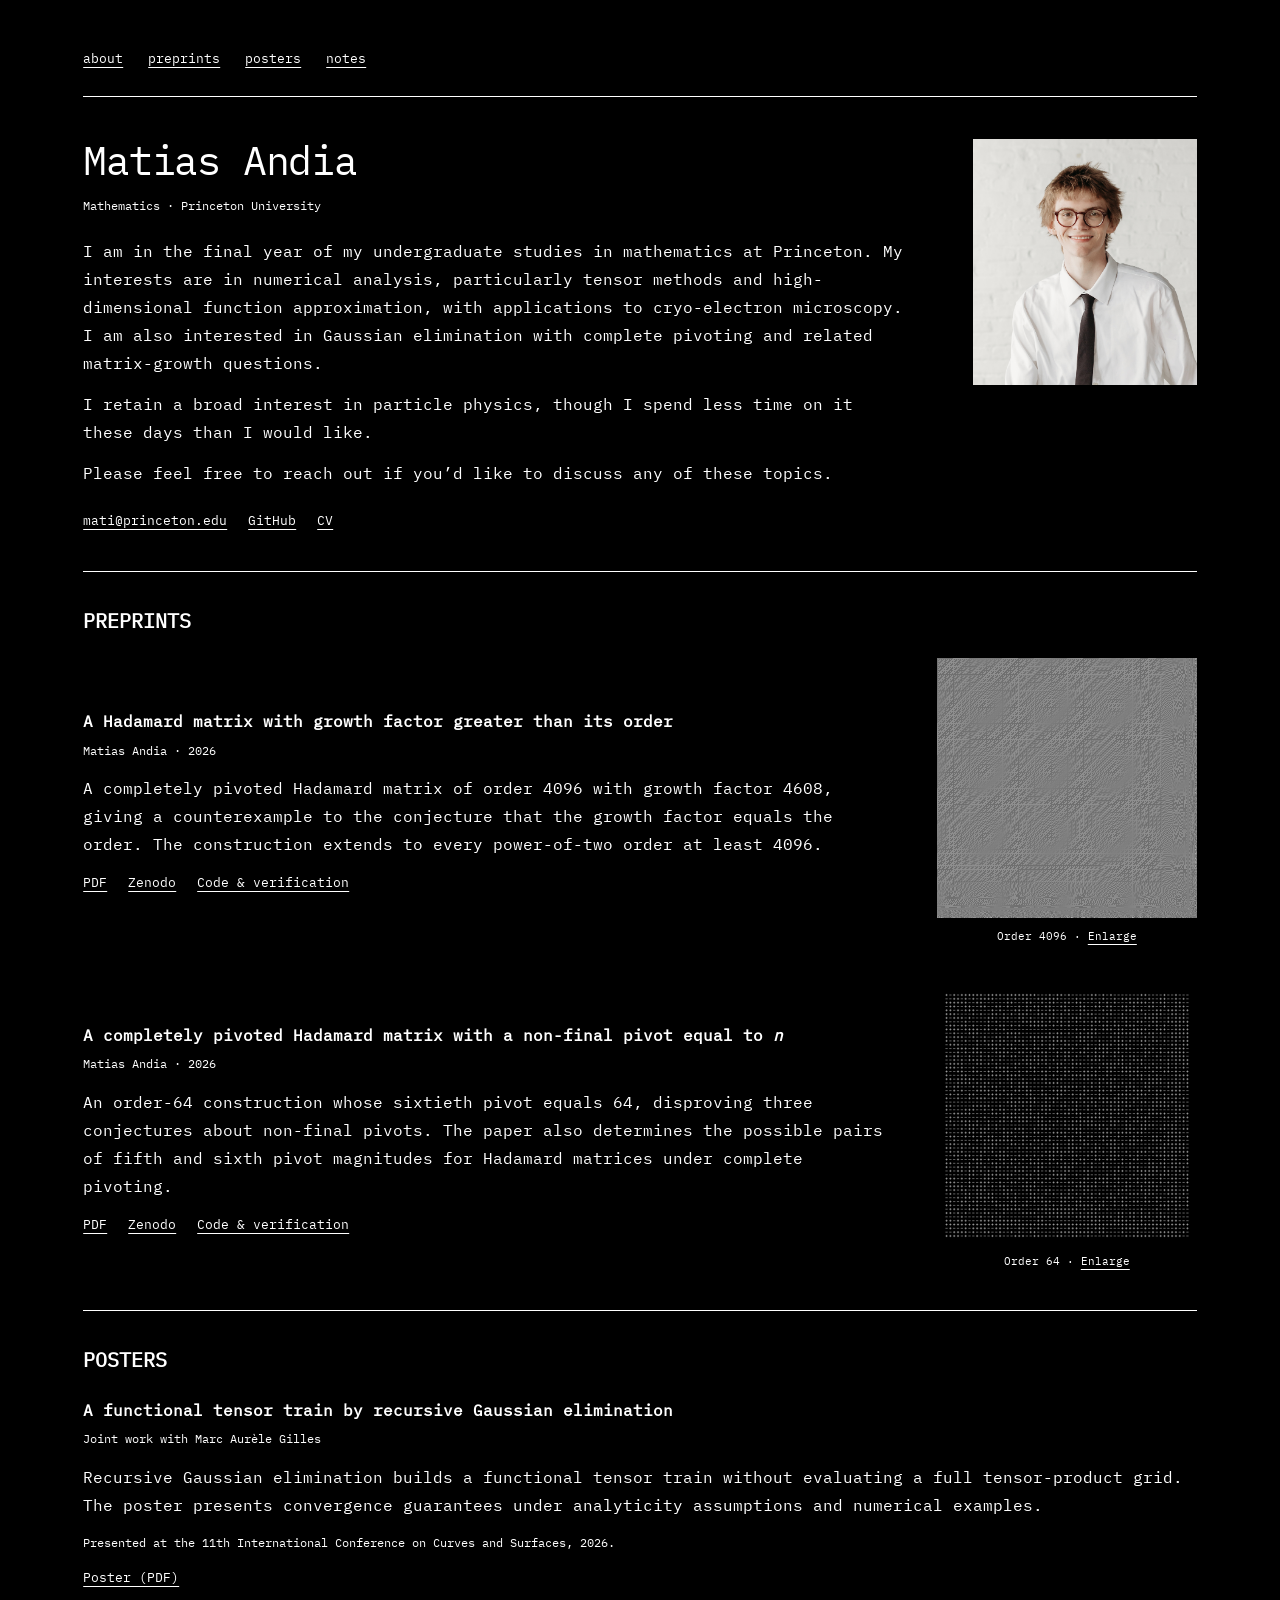
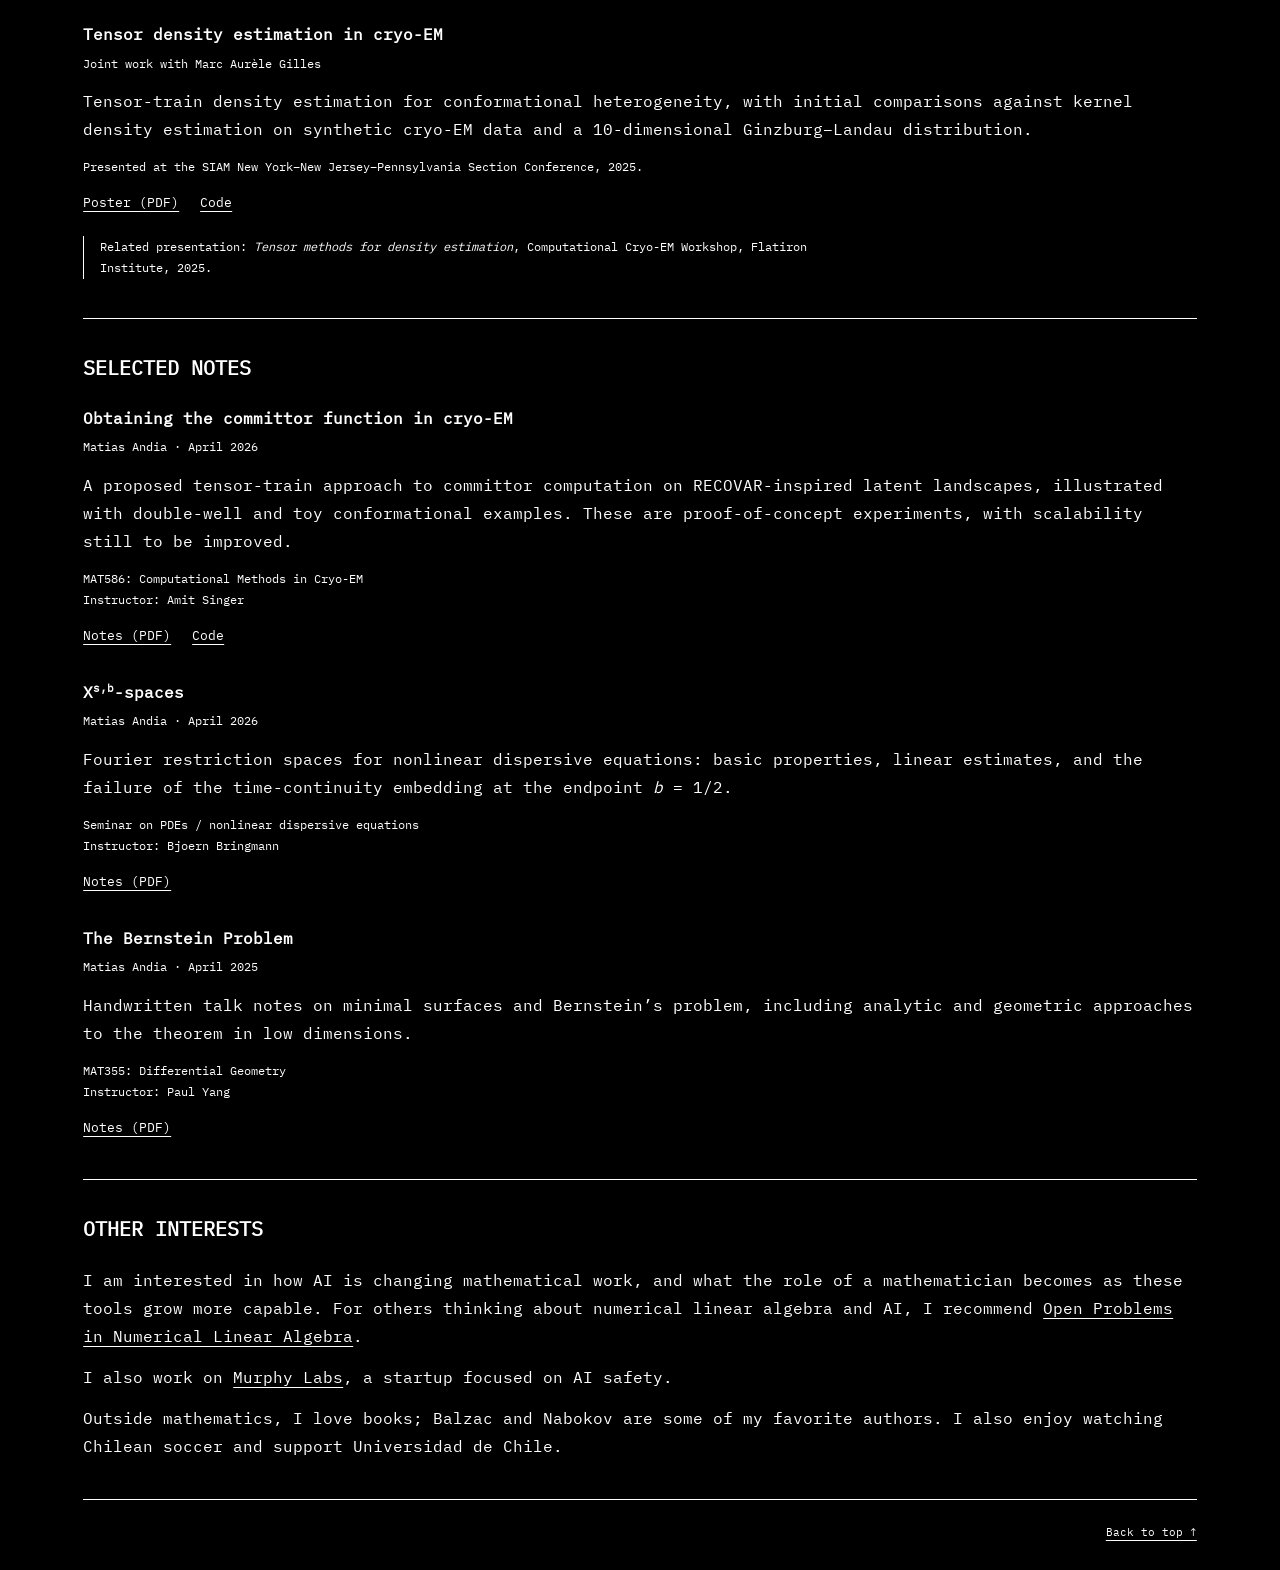
==== index.html @ c233b399 "Publish personal academic website" ====
<!doctype html>
<html lang="en">
<head>
<meta charset="utf-8">
<meta name="viewport" content="width=device-width, initial-scale=1">
<meta name="description" content="Matias Andia studies mathematics at Princeton University, with interests in numerical analysis, tensor methods, high-dimensional approximation, and cryo-EM.">
<title>Matias Andia | Mathematics at Princeton</title>
<link rel="canonical" href="https://matias-ma.github.io/">
<meta name="author" content="Matias Andia">
<meta property="og:type" content="website">
<meta property="og:title" content="Matias Andia | Mathematics at Princeton">
<meta property="og:description" content="Numerical analysis, tensor methods, high-dimensional function approximation, and cryo-EM. Preprints, posters, and notes by Matias Andia.">
<meta property="og:url" content="https://matias-ma.github.io/">
<meta property="og:site_name" content="Matias Andia">
<script type="application/ld+json">
{
  "@context": "https://schema.org",
  "@type": "ProfilePage",
  "url": "https://matias-ma.github.io/",
  "name": "Matias Andia | Mathematics at Princeton",
  "mainEntity": {
    "@type": "Person",
    "@id": "https://matias-ma.github.io/#person",
    "name": "Matias Andia",
    "url": "https://matias-ma.github.io/",
    "sameAs": [
      "https://github.com/matias-ma"
    ],
    "affiliation": {
      "@type": "CollegeOrUniversity",
      "name": "Princeton University"
    },
    "description": "Undergraduate mathematics student at Princeton University interested in numerical analysis, tensor methods, high-dimensional function approximation, and cryo-EM."
  }
}
</script>
<link rel="stylesheet" href="style.css">
</head>
<body>
<a class="skip" href="#main">Skip to content</a>
<div class="page">
<header>
<nav aria-label="Main navigation"><a href="#about">about</a><a href="#preprints">preprints</a><a href="#posters">posters</a><a href="#notes">notes</a></nav>
</header>
<main id="main">
<section id="about" class="intro" aria-labelledby="name">
<div class="intro-text">
<h1 id="name">Matias Andia</h1>
<p class="affiliation">Mathematics · Princeton University</p>
<p>I am in the final year of my undergraduate studies in mathematics at Princeton. My interests are in numerical analysis, particularly tensor methods and high-dimensional function approximation, with applications to cryo-electron microscopy. I am also interested in Gaussian elimination with complete pivoting and related matrix-growth questions.</p>
<p>I retain a broad interest in particle physics, though I spend less time on it these days than I would like.</p>
<p>Please feel free to reach out if you’d like to discuss any of these topics.</p>
<p class="links"><a href="mailto:mati@princeton.edu">mati@princeton.edu</a><a href="https://github.com/matias-ma">GitHub</a><a href="cv.pdf">CV</a></p>
</div>
<div class="portrait"><img src="assets/portrait.jpg" alt="Matias Andia" width="1279" height="1919" fetchpriority="high"></div>
</section>
<section id="preprints" aria-labelledby="preprints-heading">
<h2 id="preprints-heading">Preprints</h2>
<article class="paper-with-figure">
<div class="paper-text">
<h3>A Hadamard matrix with growth factor greater than its order</h3>
<p class="meta">Matias Andia · 2026</p>
<p>A completely pivoted Hadamard matrix of order 4096 with growth factor 4608, giving a counterexample to the conjecture that the growth factor equals the order. The construction extends to every power-of-two order at least 4096.</p>
<p class="links"><a href="papers/hadamard-growth.pdf">PDF</a><a href="https://zenodo.org/records/23871097">Zenodo</a><a href="https://github.com/matias-ma/hadamard_cp">Code &amp; verification</a></p>
</div>
<figure class="matrix-figure">
<a href="assets/hadamard-4096.png" aria-label="View the order-4096 matrix at full size"><img src="assets/hadamard-4096.png" alt="Completely pivoted Hadamard matrix of order 4096" width="4096" height="4096" loading="lazy"></a>
<figcaption>Order 4096 · <a href="assets/hadamard-4096.png">Enlarge</a></figcaption>
</figure>
</article>
<article class="paper-with-figure">
<div class="paper-text">
<h3>A completely pivoted Hadamard matrix with a non-final pivot equal to <i>n</i></h3>
<p class="meta">Matias Andia · 2026</p>
<p>An order-64 construction whose sixtieth pivot equals 64, disproving three conjectures about non-final pivots. The paper also determines the possible pairs of fifth and sixth pivot magnitudes for Hadamard matrices under complete pivoting.</p>
<p class="links"><a href="papers/hadamard-non-final-pivot.pdf">PDF</a><a href="https://zenodo.org/records/23894280">Zenodo</a><a href="https://github.com/matias-ma/hadamard_cp">Code &amp; verification</a></p>
</div>
<figure class="matrix-figure">
<a href="assets/hadamard-64.svg" aria-label="View the order-64 matrix at full size"><img src="assets/hadamard-64.svg" alt="Completely pivoted Hadamard matrix of order 64" width="816" height="800" loading="lazy"></a>
<figcaption>Order 64 · <a href="assets/hadamard-64.svg">Enlarge</a></figcaption>
</figure>
</article>
</section>
<section id="posters" aria-labelledby="posters-heading">
<h2 id="posters-heading">Posters</h2>
<article>
<h3>A functional tensor train by recursive Gaussian elimination</h3>
<p class="meta">Joint work with Marc Aurèle Gilles</p>
<p>Recursive Gaussian elimination builds a functional tensor train without evaluating a full tensor-product grid. The poster presents convergence guarantees under analyticity assumptions and numerical examples.</p>
<p class="venue">Presented at the 11th International Conference on Curves and Surfaces, 2026.</p>
<p class="links"><a href="posters/functional-tensor-train.pdf">Poster (PDF)</a></p>
</article>
<article>
<h3>Tensor density estimation in cryo-EM</h3>
<p class="meta">Joint work with Marc Aurèle Gilles</p>
<p>Tensor-train density estimation for conformational heterogeneity, with initial comparisons against kernel density estimation on synthetic cryo-EM data and a 10-dimensional Ginzburg–Landau distribution.</p>
<p class="venue">Presented at the SIAM New York–New Jersey–Pennsylvania Section Conference, 2025.</p>
<p class="links"><a href="posters/tensor-density-cryo-em.pdf">Poster (PDF)</a><a href="https://github.com/matias-ma/tt-de">Code</a></p>
<p class="related">Related presentation: <i>Tensor methods for density estimation</i>, Computational Cryo-EM Workshop, Flatiron Institute, 2025.</p>
</article>
</section>
<section id="notes" aria-labelledby="notes-heading">
<h2 id="notes-heading">Selected notes</h2>
<article>
<h3>Obtaining the committor function in cryo-EM</h3>
<p class="meta">Matias Andia · April 2026</p>
<p>A proposed tensor-train approach to committor computation on RECOVAR-inspired latent landscapes, illustrated with double-well and toy conformational examples. These are proof-of-concept experiments, with scalability still to be improved.</p>
<p class="course">MAT586: Computational Methods in Cryo-EM<br>Instructor: Amit Singer</p>
<p class="links"><a href="notes/committor-cryo-em.pdf">Notes (PDF)</a><a href="https://github.com/matias-ma/committor-tt">Code</a></p>
</article>
<article>
<h3>X<sup>s,b</sup>-spaces</h3>
<p class="meta">Matias Andia · April 2026</p>
<p>Fourier restriction spaces for nonlinear dispersive equations: basic properties, linear estimates, and the failure of the time-continuity embedding at the endpoint <i>b</i> = 1/2.</p>
<p class="course">Seminar on PDEs / nonlinear dispersive equations<br>Instructor: Bjoern Bringmann</p>
<p class="links"><a href="notes/xsb-spaces.pdf">Notes (PDF)</a></p>
</article>
<article>
<h3>The Bernstein Problem</h3>
<p class="meta">Matias Andia · April 2025</p>
<p>Handwritten talk notes on minimal surfaces and Bernstein’s problem, including analytic and geometric approaches to the theorem in low dimensions.</p>
<p class="course">MAT355: Differential Geometry<br>Instructor: Paul Yang</p>
<p class="links"><a href="notes/bernstein-problem.pdf">Notes (PDF)</a></p>
</article>
</section>
<section id="interests" aria-labelledby="interests-heading">
<h2 id="interests-heading">Other interests</h2>
<p>I am interested in how AI is changing mathematical work, and what the role of a mathematician becomes as these tools grow more capable. For others thinking about numerical linear algebra and AI, I recommend <a href="https://github.com/ajt60gaibb/OpenProblemsInNLA">Open Problems in Numerical Linear Algebra</a>.</p>
<p>I also work on <a href="https://murphylabs.co/">Murphy Labs</a>, a startup focused on AI safety.</p>
<p>Outside mathematics, I love books; Balzac and Nabokov are some of my favorite authors. I also enjoy watching Chilean soccer and support Universidad de Chile.</p>
</section>
</main>
<footer><a href="#about">Back to top ↑</a></footer>
</div>
</body>
</html>
---- style.css ----
@font-face{font-family:Plex;src:url('assets/IBMPlexMono-Regular.ttf') format('truetype');font-weight:400;font-style:normal;font-display:swap}
*{box-sizing:border-box}
html{scroll-padding-top:24px;color-scheme:dark}
body{margin:0;background:#000;color:#fff;font-family:Plex,'SFMono-Regular',Consolas,'Liberation Mono',monospace;font-size:16px;line-height:1.75;-webkit-font-smoothing:antialiased}
.page{width:92%;max-width:1480px;margin:0 auto;padding:48px 32px 28px}
a{color:#fff;text-decoration:underline;text-underline-offset:4px;text-decoration-thickness:1px}
a:hover{color:#000;background:#fff}
a:focus-visible{outline:2px solid #fff;outline-offset:5px}
nav{display:flex;flex-wrap:wrap;gap:10px 25px;font-size:13px;padding-bottom:25px;border-bottom:1px solid #fff}
h1,h2,h3,p{margin:0}
h1{font-size:40px;line-height:1.2;letter-spacing:-1.2px;font-weight:500}
h2{text-transform:uppercase;font-size:20px;line-height:1.4;font-weight:600;margin-bottom:23px}
h3{font-size:16px;line-height:1.65;font-weight:600}
p{margin-top:13px}
section{padding:35px 0 39px;border-bottom:1px solid #fff}
.intro{display:grid;grid-template-columns:minmax(0,1fr) 224px;gap:64px;padding-top:39px;padding-bottom:38px}
.affiliation{font-size:12px;margin-top:11px;margin-bottom:21px}
.portrait{width:224px;height:246px;overflow:hidden;position:relative;margin-top:3px}
.portrait img{position:absolute;width:153%;max-width:none;height:auto;left:-28%;top:-20%}
.links{display:flex;flex-wrap:wrap;gap:8px 21px;font-size:13px;margin-top:14px}
.intro .links{margin-top:23px}
.meta,.course,.venue,.related,.section-note{font-size:12px;line-height:1.8}
.meta{margin-top:5px;margin-bottom:12px}
.section-note{margin-top:-13px;margin-bottom:25px}
article+article{margin-top:31px}
article>p:not(.meta):not(.links){max-width:112ch}
.related{border-left:1px solid #fff;padding-left:16px;margin-top:21px}
sup{font-size:.7em;line-height:0}
footer{display:flex;justify-content:flex-end;gap:20px;font-size:11px;padding-top:23px}
.skip{position:absolute;top:8px;left:8px;transform:translateY(-160%);background:#000;padding:8px;z-index:2}
.skip:focus{transform:translateY(0)}
@media(max-width:650px){body{font-size:14px}.page{width:100%;padding:25px 23px}nav{gap:10px 19px;font-size:12px;padding-bottom:20px}.intro{grid-template-columns:1fr;gap:23px;padding-top:29px}.portrait{grid-row:1;width:112px;height:123px;margin:0}.intro-text{grid-row:2}h1{font-size:30px}h2{font-size:19px}h3{font-size:15px}.affiliation{font-size:11px;margin-bottom:18px}section{padding:28px 0 32px}.links{gap:9px 20px}}
@media(min-width:651px) and (max-width:950px){.intro{grid-template-columns:minmax(0,1fr) 180px;gap:32px}.portrait{width:180px;height:198px}}
@media print{html{color-scheme:light}.page{max-width:none;padding:0}nav,.portrait,.skip,footer{display:none}.intro{display:block}body{font-size:10pt;background:#fff;color:#000}section{padding:16px 0;border-color:#000}article{break-inside:avoid}a{color:#000}.related{border-color:#000}}

.paper-with-figure{display:grid;grid-template-columns:minmax(0,1fr) 260px;gap:48px;align-items:center}
.paper-with-figure+article{margin-top:42px}
.paper-text{min-width:0}
.matrix-figure{margin:0}
.matrix-figure>a{display:block;background:#000;line-height:0}
.matrix-figure img{display:block;width:100%;height:auto}
.matrix-figure figcaption{margin-top:9px;font-size:11px;text-align:center}
@media(min-width:761px) and (max-width:1050px){.paper-with-figure{grid-template-columns:minmax(0,1fr) 204px;gap:28px}}
@media(max-width:760px){.paper-with-figure{grid-template-columns:1fr;gap:20px}.matrix-figure{width:min(260px,100%);justify-self:center}}
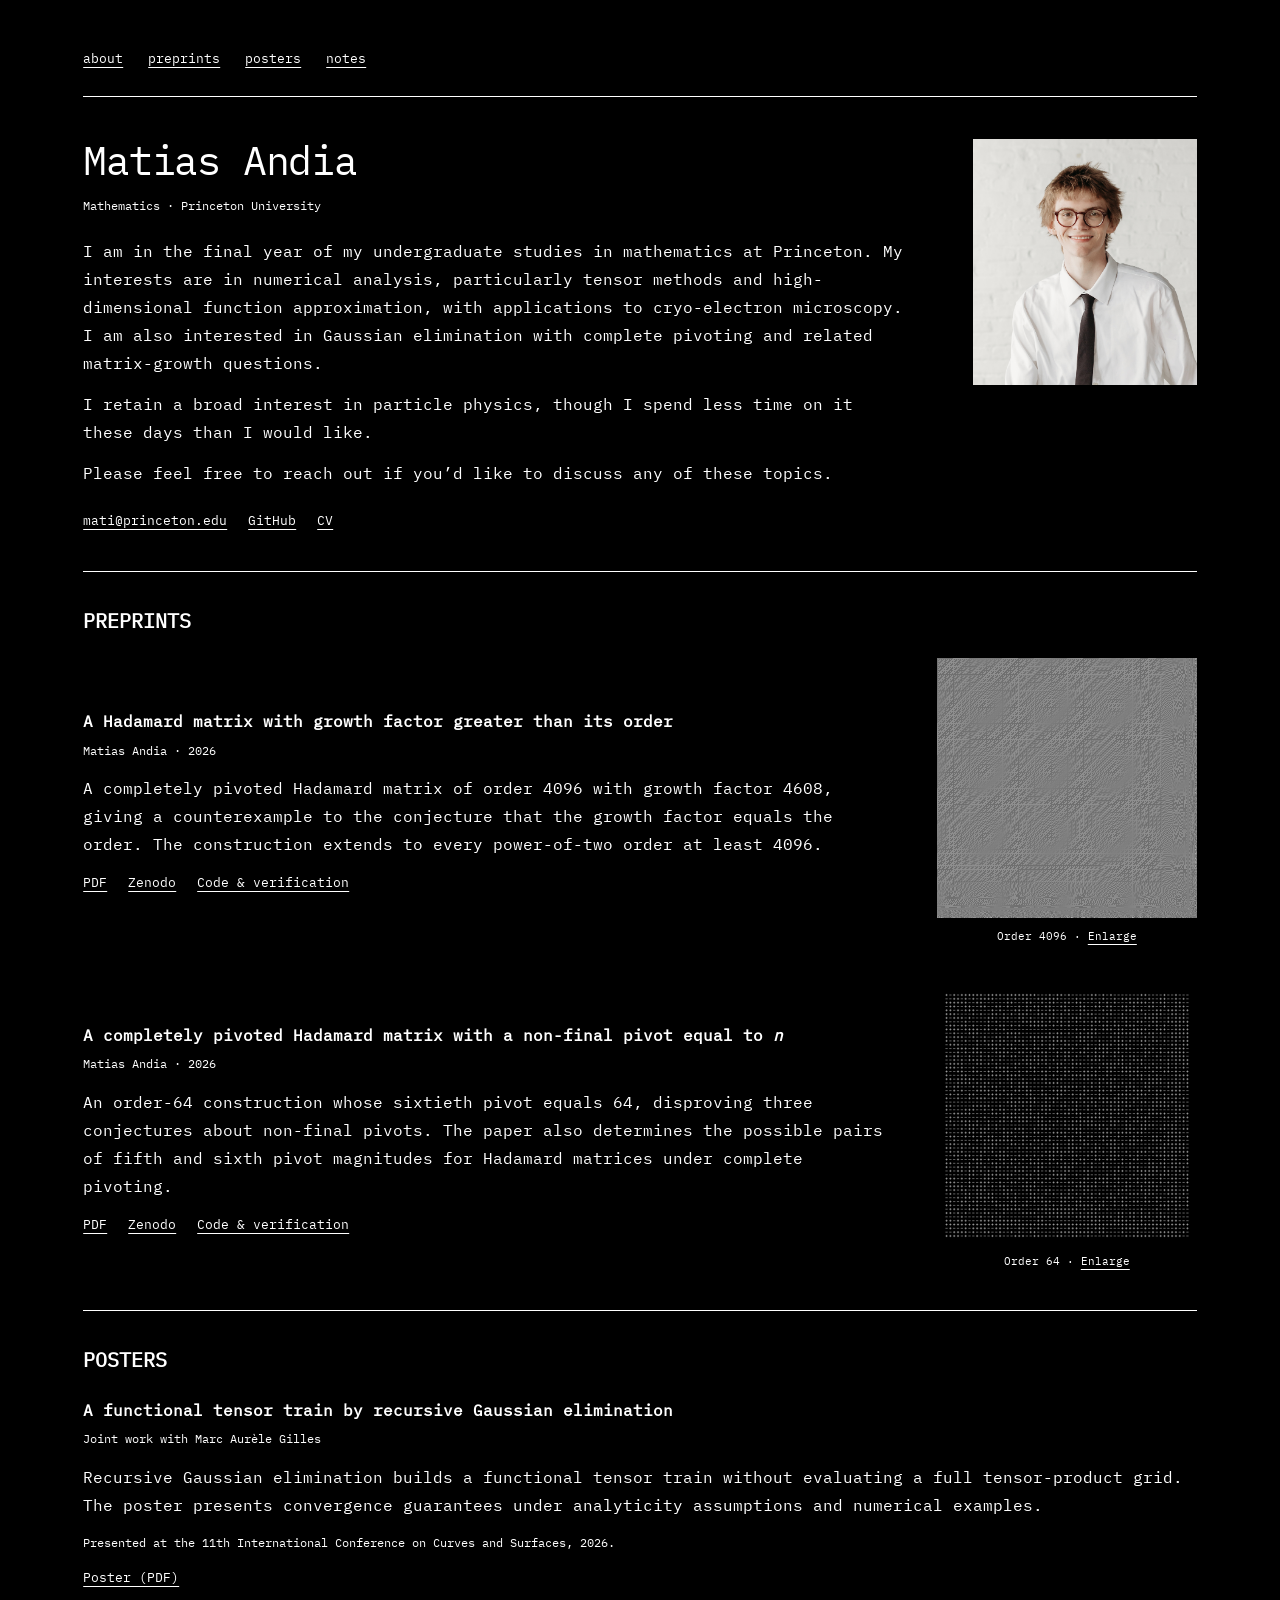
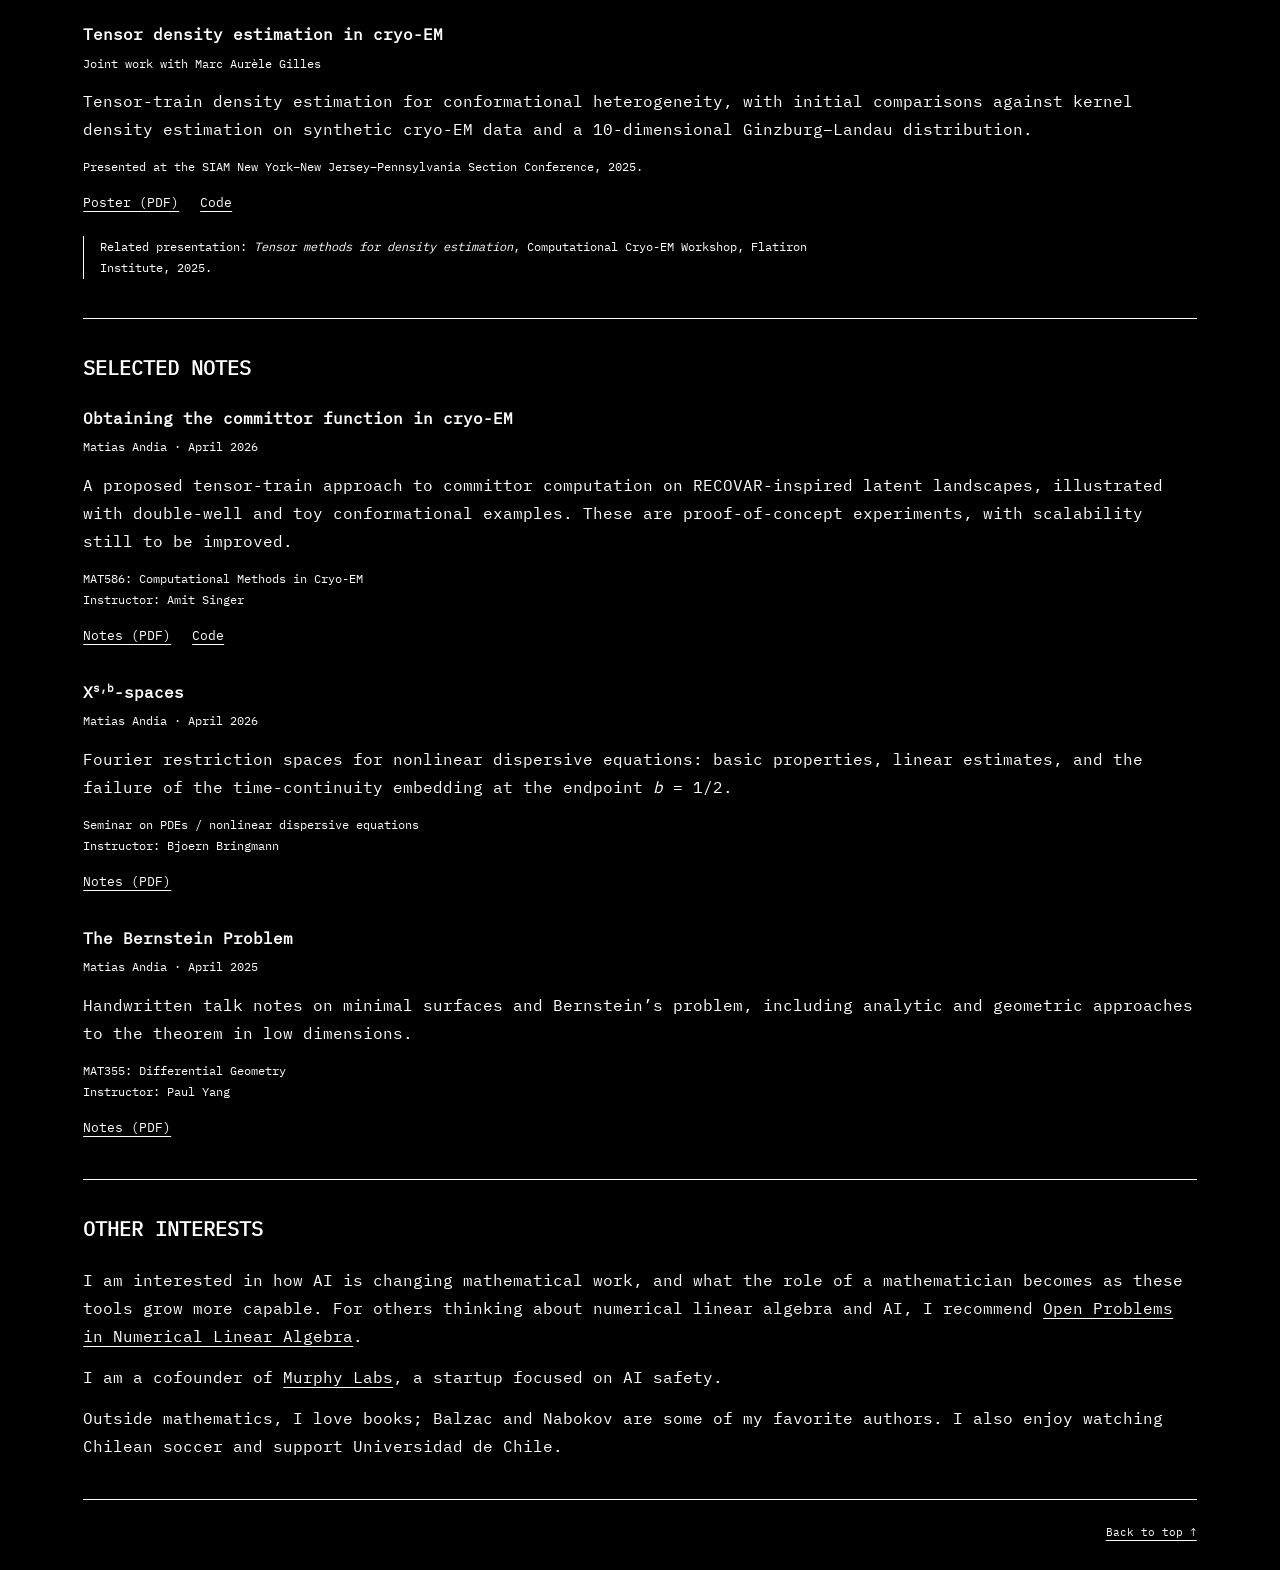
==== commit 9a204794: "Update Murphy Labs role to cofounder" ====
--- a/index.html
+++ b/index.html
@@ -126,7 +126,7 @@
 <section id="interests" aria-labelledby="interests-heading">
 <h2 id="interests-heading">Other interests</h2>
 <p>I am interested in how AI is changing mathematical work, and what the role of a mathematician becomes as these tools grow more capable. For others thinking about numerical linear algebra and AI, I recommend <a href="https://github.com/ajt60gaibb/OpenProblemsInNLA">Open Problems in Numerical Linear Algebra</a>.</p>
-<p>I also work on <a href="https://murphylabs.co/">Murphy Labs</a>, a startup focused on AI safety.</p>
+<p>I am a cofounder of <a href="https://murphylabs.co/">Murphy Labs</a>, a startup focused on AI safety.</p>
 <p>Outside mathematics, I love books; Balzac and Nabokov are some of my favorite authors. I also enjoy watching Chilean soccer and support Universidad de Chile.</p>
 </section>
 </main>
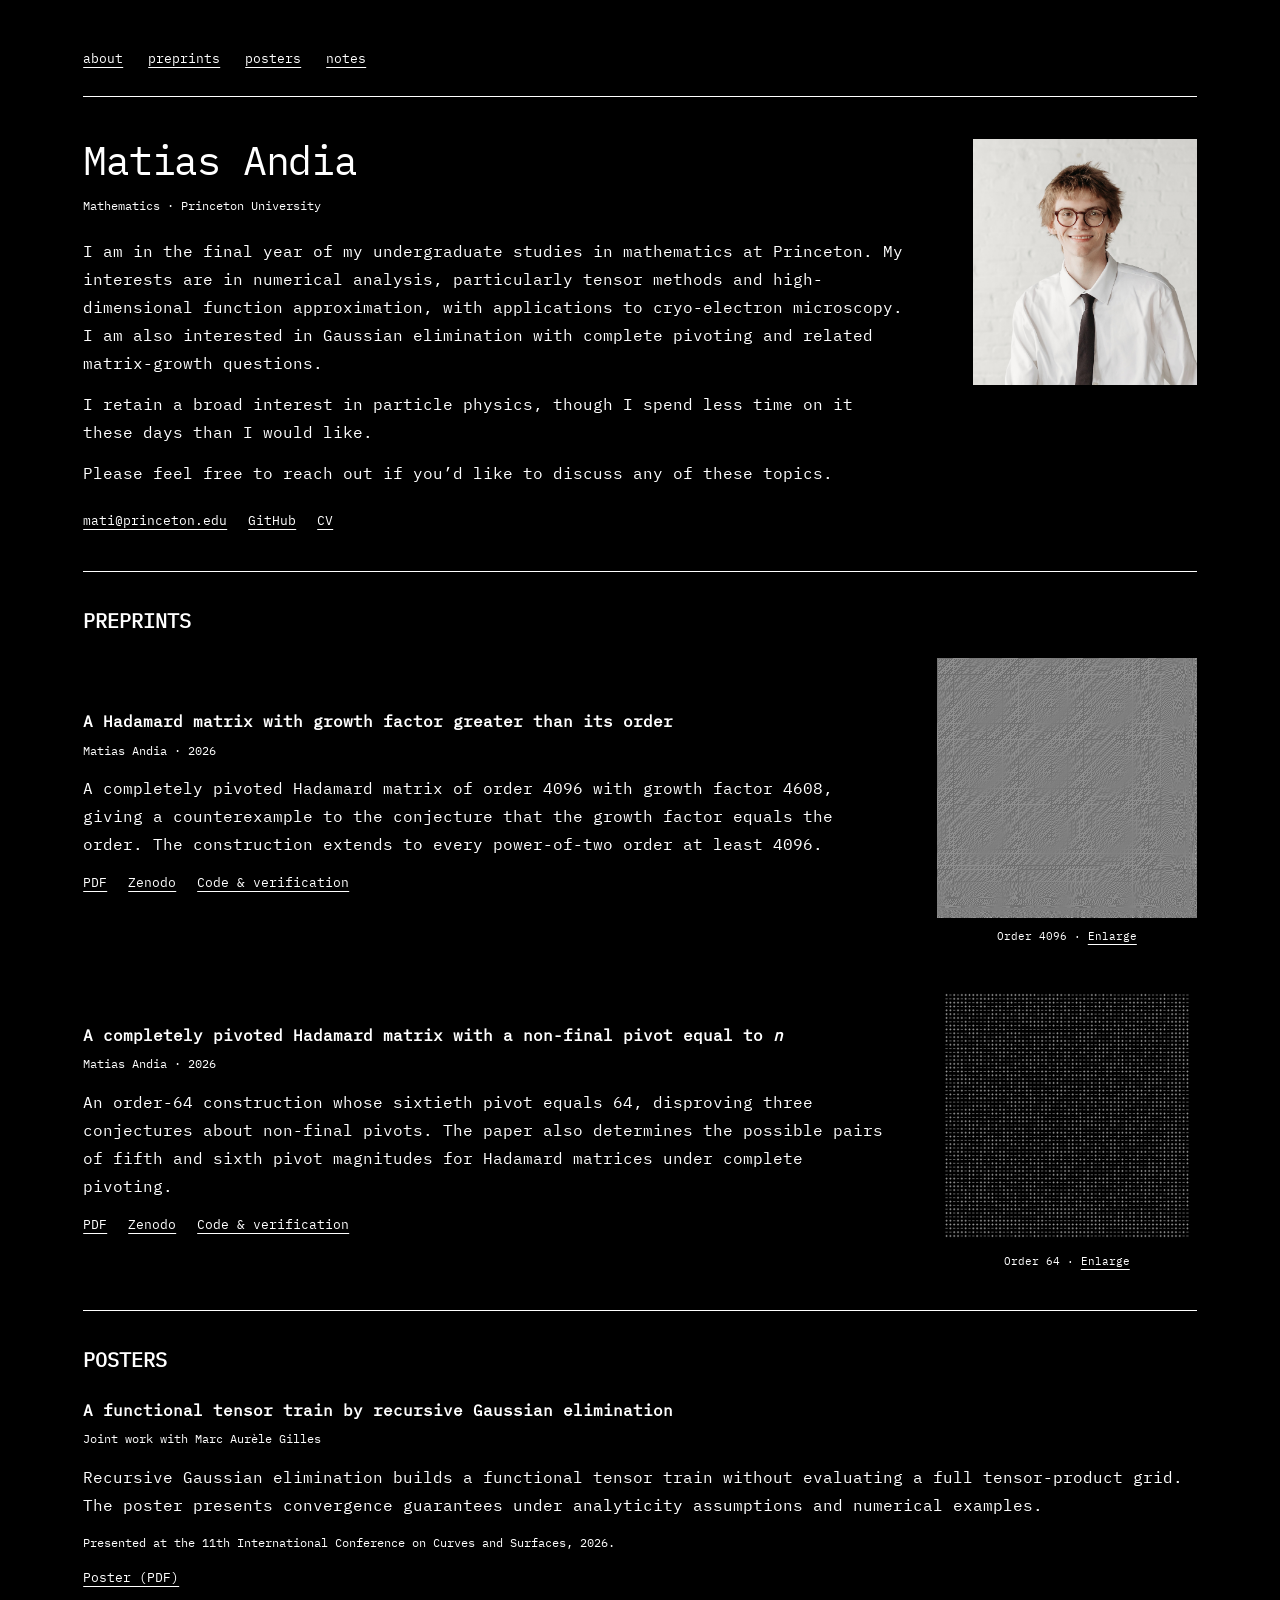
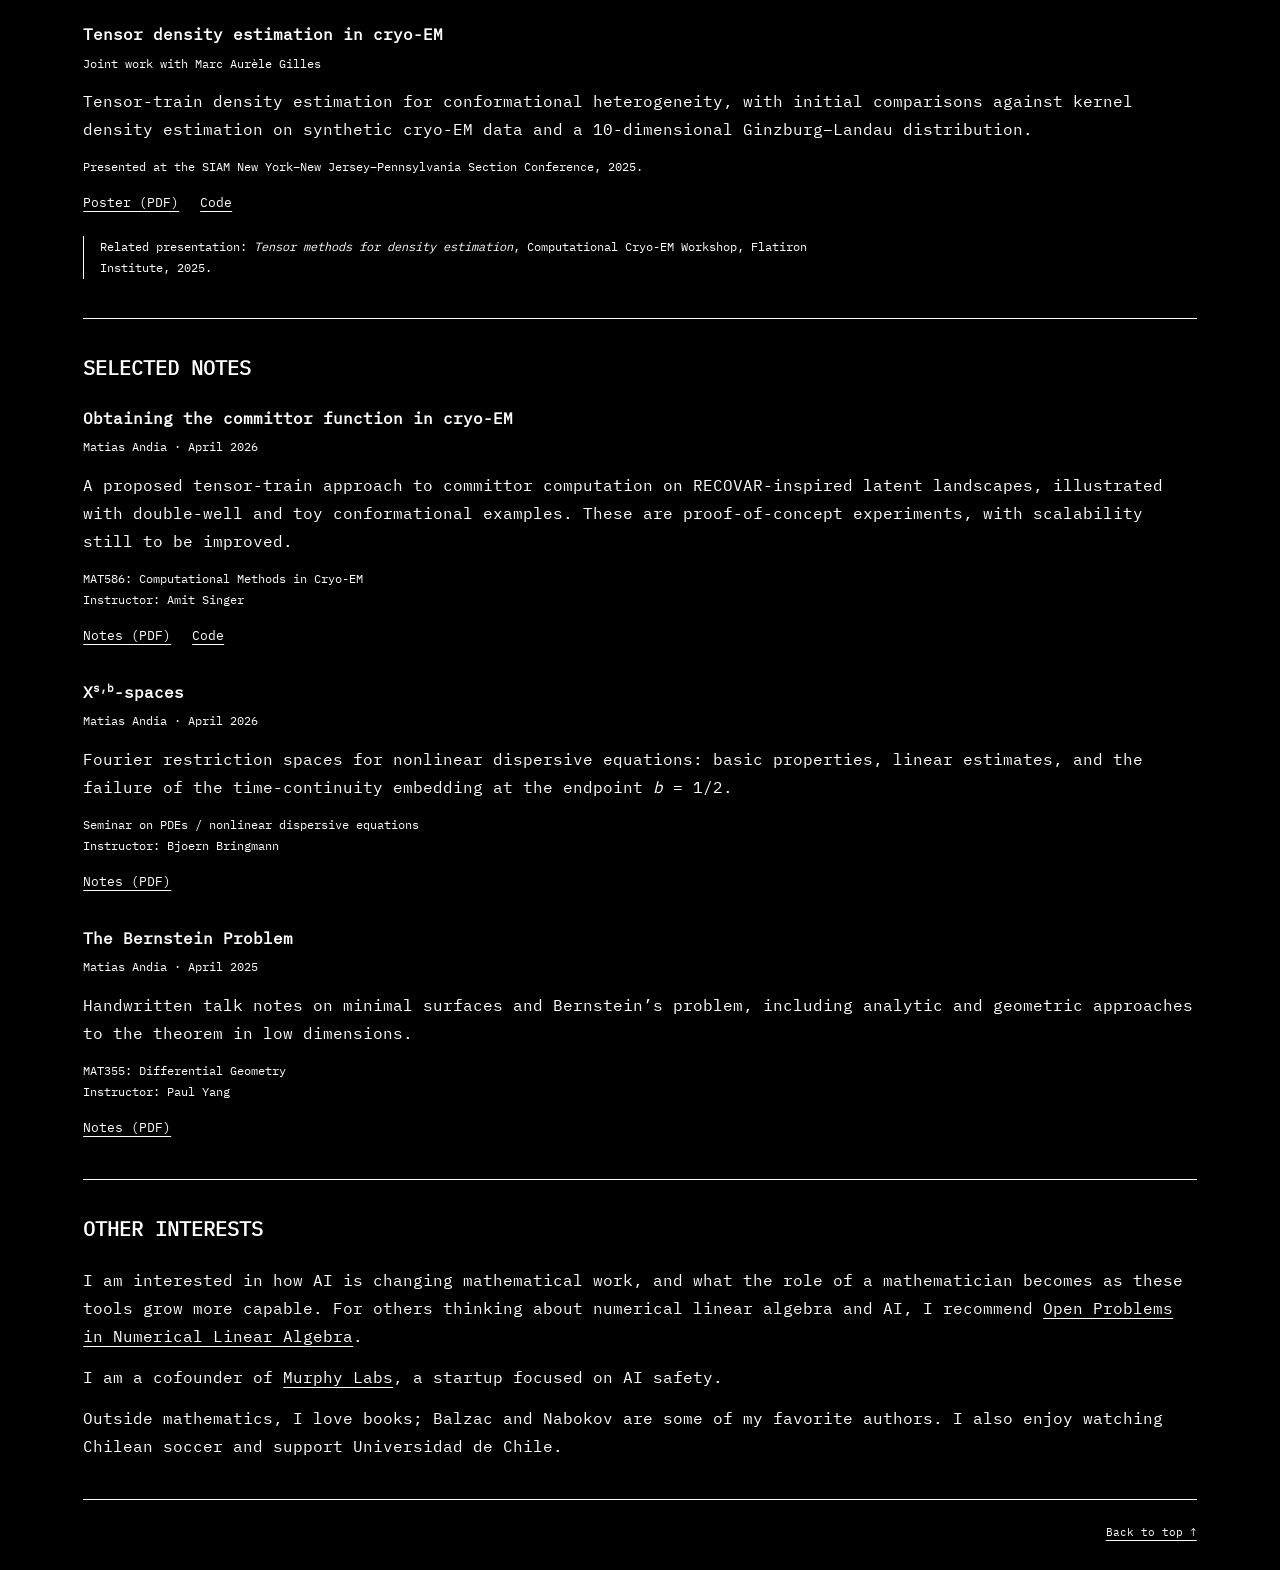
==== commit d6765e66: "Publish cropped portrait and image search metadata" ====
--- a/index.html
+++ b/index.html
@@ -12,6 +12,10 @@
 <meta property="og:description" content="Numerical analysis, tensor methods, high-dimensional function approximation, and cryo-EM. Preprints, posters, and notes by Matias Andia.">
 <meta property="og:url" content="https://matias-ma.github.io/">
 <meta property="og:site_name" content="Matias Andia">
+<meta property="og:image" content="https://matias-ma.github.io/assets/matias-andia.jpg">
+<meta property="og:image:alt" content="Portrait of Matias Andia">
+<meta property="og:image:width" content="1474">
+<meta property="og:image:height" content="1619">
 <script type="application/ld+json">
 {
   "@context": "https://schema.org",
@@ -30,7 +34,8 @@
       "@type": "CollegeOrUniversity",
       "name": "Princeton University"
     },
-    "description": "Undergraduate mathematics student at Princeton University interested in numerical analysis, tensor methods, high-dimensional function approximation, and cryo-EM."
+    "description": "Undergraduate mathematics student at Princeton University interested in numerical analysis, tensor methods, high-dimensional function approximation, and cryo-EM.",
+    "image": "https://matias-ma.github.io/assets/matias-andia.jpg"
   }
 }
 </script>
@@ -52,7 +57,7 @@
 <p>Please feel free to reach out if you’d like to discuss any of these topics.</p>
 <p class="links"><a href="mailto:mati@princeton.edu">mati@princeton.edu</a><a href="https://github.com/matias-ma">GitHub</a><a href="cv.pdf">CV</a></p>
 </div>
-<div class="portrait"><img src="assets/portrait.jpg" alt="Matias Andia" width="1279" height="1919" fetchpriority="high"></div>
+<div class="portrait"><img src="assets/matias-andia.jpg" alt="Matias Andia" width="1474" height="1619" fetchpriority="high"></div>
 </section>
 <section id="preprints" aria-labelledby="preprints-heading">
 <h2 id="preprints-heading">Preprints</h2>
--- a/style.css
+++ b/style.css
@@ -16,7 +16,7 @@
 .intro{display:grid;grid-template-columns:minmax(0,1fr) 224px;gap:64px;padding-top:39px;padding-bottom:38px}
 .affiliation{font-size:12px;margin-top:11px;margin-bottom:21px}
 .portrait{width:224px;height:246px;overflow:hidden;position:relative;margin-top:3px}
-.portrait img{position:absolute;width:153%;max-width:none;height:auto;left:-28%;top:-20%}
+.portrait img{display:block;width:100%;height:100%;object-fit:cover}
 .links{display:flex;flex-wrap:wrap;gap:8px 21px;font-size:13px;margin-top:14px}
 .intro .links{margin-top:23px}
 .meta,.course,.venue,.related,.section-note{font-size:12px;line-height:1.8}
